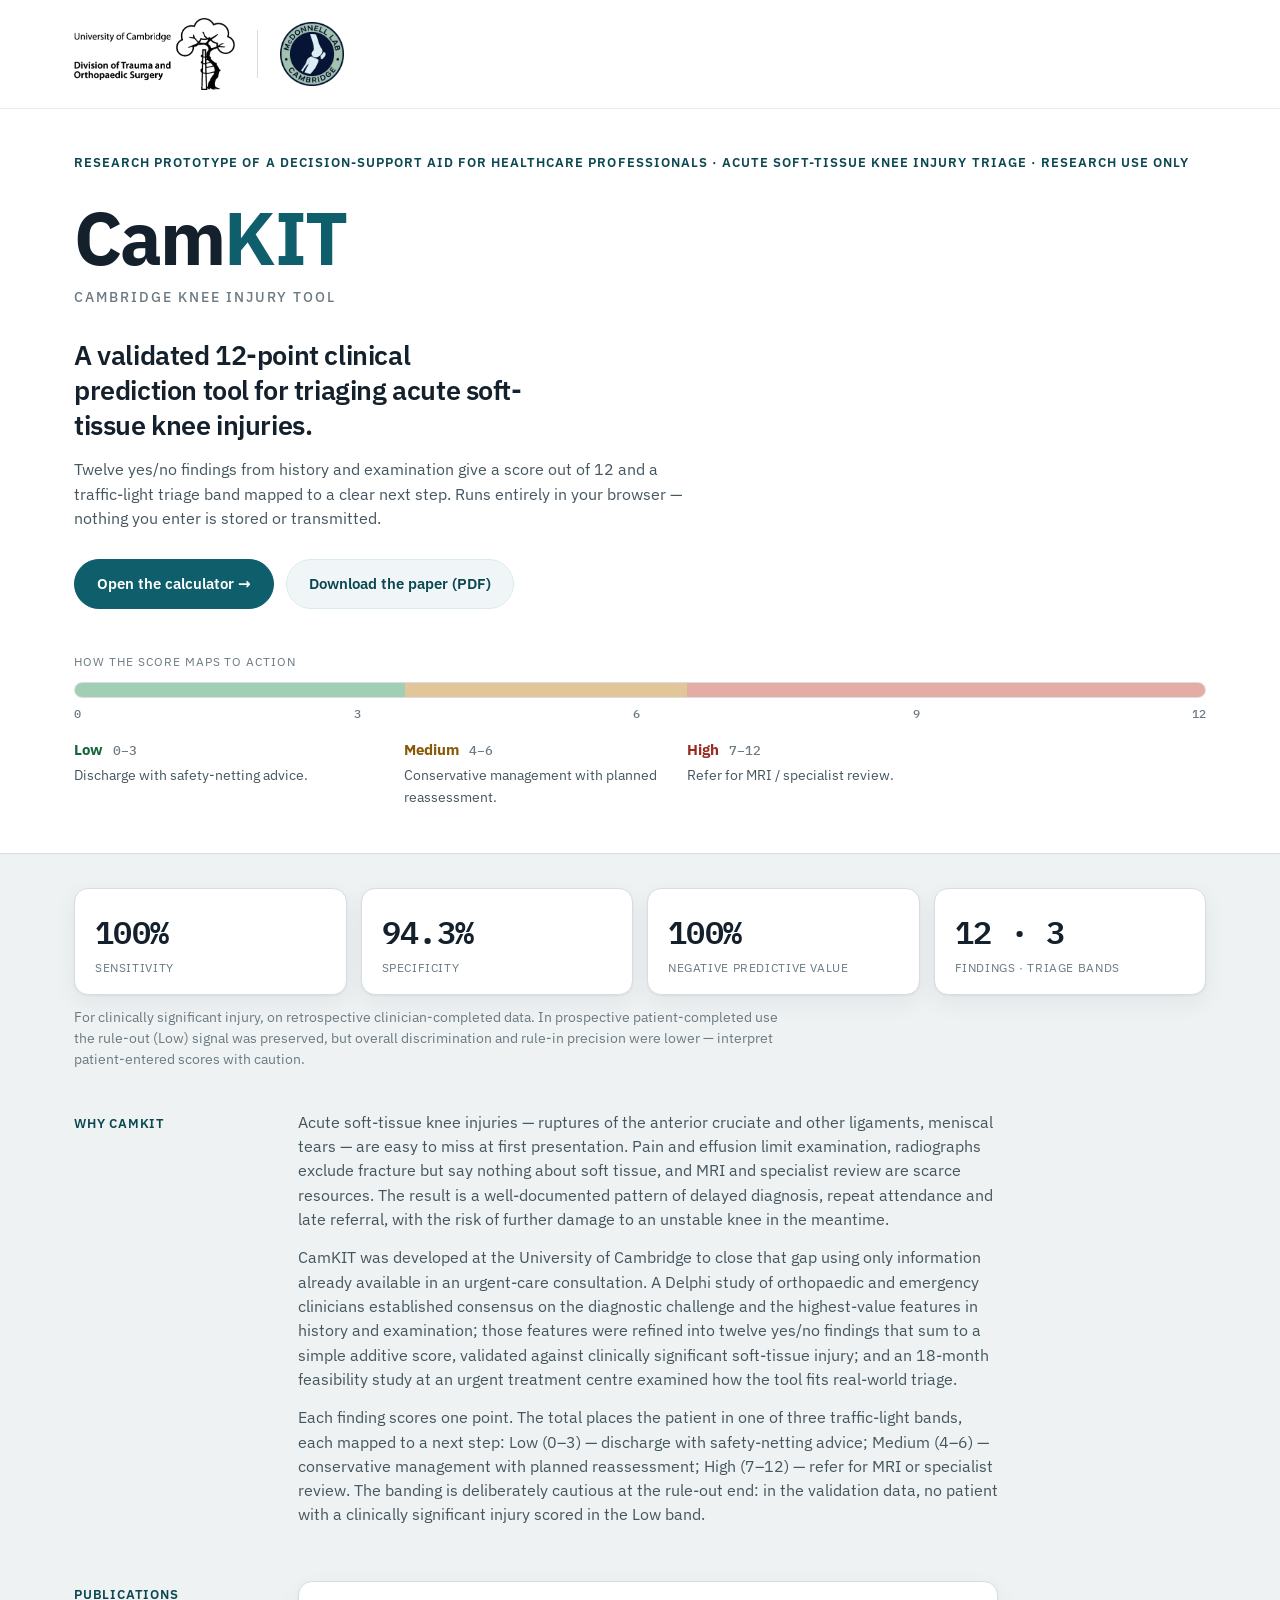
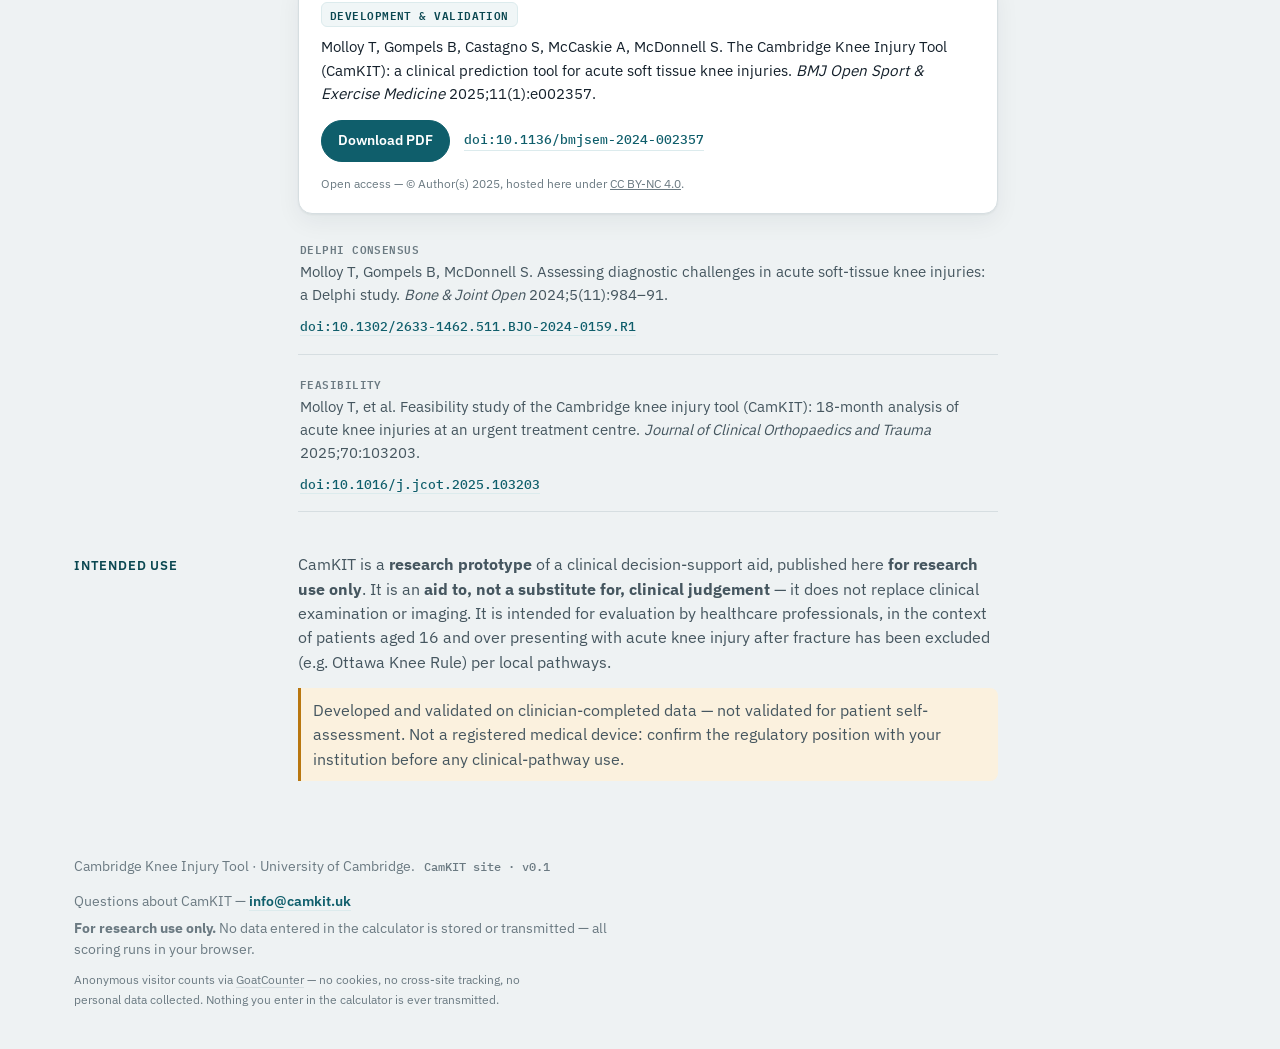
==== public/index.html @ e4fb38a5 "Serve from public/ — allow-list instead of deny-list assets.directory was "./", publishing the whole" ====
<!doctype html>
<html lang="en">
<head>
  <meta charset="utf-8" />
  <meta name="viewport" content="width=device-width, initial-scale=1" />
  <title>CamKIT — Cambridge Knee Injury Tool</title>
  <meta name="description" content="The Cambridge Knee Injury Tool (CamKIT): a research prototype of a 12-point clinical prediction tool that triages acute soft-tissue knee injuries into three traffic-light bands. For research use only. Background, evidence, publications and the online calculator." />
  <meta name="color-scheme" content="light" />

  <!-- IBM Plex is self-hosted under assets/fonts/ and declared in tokens.css.
       No third-party font host, so nothing leaks a visitor's IP and the pages
       render on offline / locked-down hospital networks. -->
  <link rel="preload" href="assets/fonts/ibm-plex-sans-latin.woff2" as="font" type="font/woff2" crossorigin />

  <link rel="stylesheet" href="assets/tokens.css" />
  <link rel="stylesheet" href="assets/landing.css" />
</head>
<body>
  <a class="skip-link" href="#main">Skip to content</a>

  <div class="orgbar">
    <div class="orgbar__inner">
      <img class="orgbar__logo orgbar__logo--cam"
           src="assets/logos/cambridge-surgery.png" width="483" height="216"
           alt="University of Cambridge — Division of Trauma and Orthopaedic Surgery" />
      <span class="orgbar__rule" aria-hidden="true"></span>
      <img class="orgbar__logo orgbar__logo--lab"
           src="assets/logos/mcdonnell-lab.png" width="180" height="180"
           alt="McDonnell Lab, Cambridge" />
    </div>
  </div>

  <header class="hero">
    <div class="hero__inner">
      <p class="hero__eyebrow">Research prototype of a decision-support aid for healthcare professionals · acute soft-tissue knee injury triage · research use only</p>

      <h1 class="hero__title">
        <span class="wordmark"><span class="wordmark__cam">Cam</span><span class="wordmark__kit">KIT</span></span>
        <span class="hero__name">Cambridge Knee Injury Tool</span>
      </h1>

      <p class="hero__headline">A validated 12-point clinical prediction tool for triaging acute soft-tissue knee injuries.</p>
      <p class="hero__support">
        Twelve yes/no findings from history and examination give a score out of 12 and a
        traffic-light triage band mapped to a clear next step. Runs entirely in your browser —
        nothing you enter is stored or transmitted.
      </p>

      <div class="hero__cta">
        <a class="btn btn--primary" href="calculator/"
           data-count="cta-open-calculator" data-count-title="CTA: open the calculator">Open the calculator <span aria-hidden="true">→</span></a>
        <a class="btn btn--secondary" href="assets/papers/molloy-2025-camkit-bmj-osem.pdf" download>Download the paper (PDF)</a>
      </div>

      <figure class="pathway">
        <figcaption class="pathway__caption">How the score maps to action</figcaption>
        <div class="pathway__track" aria-hidden="true">
          <span class="pathway__zone pathway__zone--low"></span>
          <span class="pathway__zone pathway__zone--med"></span>
          <span class="pathway__zone pathway__zone--high"></span>
        </div>
        <div class="pathway__scale" aria-hidden="true">
          <span>0</span><span>3</span><span>6</span><span>9</span><span>12</span>
        </div>
        <dl class="pathway__bands">
          <div class="pathway__band" data-band="low">
            <dt><strong>Low</strong> <span class="pathway__range">0–3</span></dt>
            <dd>Discharge with safety-netting advice.</dd>
          </div>
          <div class="pathway__band" data-band="med">
            <dt><strong>Medium</strong> <span class="pathway__range">4–6</span></dt>
            <dd>Conservative management with planned reassessment.</dd>
          </div>
          <div class="pathway__band" data-band="high">
            <dt><strong>High</strong> <span class="pathway__range">7–12</span></dt>
            <dd>Refer for MRI / specialist review.</dd>
          </div>
        </dl>
      </figure>
    </div>
  </header>

  <main id="main">
    <section class="evidence" aria-labelledby="evidence-heading">
      <h2 id="evidence-heading" class="visually-hidden">Evidence at a glance</h2>
      <ul class="evidence__grid">
        <li class="stat"><span class="stat__value">100%</span><span class="stat__label">sensitivity</span></li>
        <li class="stat"><span class="stat__value">94.3%</span><span class="stat__label">specificity</span></li>
        <li class="stat"><span class="stat__value">100%</span><span class="stat__label">negative predictive value</span></li>
        <li class="stat"><span class="stat__value">12 · 3</span><span class="stat__label">findings · triage bands</span></li>
      </ul>
      <p class="evidence__note">
        For clinically significant injury, on retrospective clinician-completed data. In
        prospective patient-completed use the rule-out (Low) signal was preserved, but overall
        discrimination and rule-in precision were lower — interpret patient-entered scores with
        caution.
      </p>
    </section>

    <section class="section" aria-labelledby="why-heading">
      <h2 id="why-heading" class="section__label">Why CamKIT</h2>
      <div class="section__body">
        <p>
          Acute soft-tissue knee injuries — ruptures of the anterior cruciate and other
          ligaments, meniscal tears — are easy to miss at first presentation. Pain and effusion
          limit examination, radiographs exclude fracture but say nothing about soft tissue,
          and MRI and specialist review are scarce resources. The result is a well-documented
          pattern of delayed diagnosis, repeat attendance and late referral, with the risk of
          further damage to an unstable knee in the meantime.
        </p>
        <p>
          CamKIT was developed at the University of Cambridge to close that gap using only
          information already available in an urgent-care consultation. A Delphi study of
          orthopaedic and emergency clinicians established consensus on the diagnostic
          challenge and the highest-value features in history and examination; those features
          were refined into twelve yes/no findings that sum to a simple additive score,
          validated against clinically significant soft-tissue injury; and an 18-month
          feasibility study at an urgent treatment centre examined how the tool fits real-world
          triage.
        </p>
        <p>
          Each finding scores one point. The total places the patient in one of three
          traffic-light bands, each mapped to a next step: Low (0–3) — discharge with
          safety-netting advice; Medium (4–6) — conservative management with planned
          reassessment; High (7–12) — refer for MRI or specialist review. The banding is
          deliberately cautious at the rule-out end: in the validation data, no patient with a
          clinically significant injury scored in the Low band.
        </p>
      </div>
    </section>

    <section class="section" aria-labelledby="pubs-heading">
      <h2 id="pubs-heading" class="section__label">Publications</h2>
      <div class="section__body">
        <article class="pub pub--featured">
          <p class="pub__tag">Development &amp; validation</p>
          <p class="pub__cite">
            Molloy T, Gompels B, Castagno S, McCaskie A, McDonnell S. The Cambridge Knee Injury
            Tool (CamKIT): a clinical prediction tool for acute soft tissue knee injuries.
            <em>BMJ Open Sport &amp; Exercise Medicine</em> 2025;11(1):e002357.
          </p>
          <div class="pub__actions">
            <a class="btn btn--primary btn--small" href="assets/papers/molloy-2025-camkit-bmj-osem.pdf" download>Download PDF</a>
            <a class="pub__doi" href="https://doi.org/10.1136/bmjsem-2024-002357" target="_blank" rel="noopener noreferrer">doi:10.1136/bmjsem-2024-002357</a>
          </div>
          <p class="pub__licence">
            Open access — © Author(s) 2025, hosted here under
            <a href="https://creativecommons.org/licenses/by-nc/4.0/" target="_blank" rel="noopener noreferrer">CC BY-NC 4.0</a>.
          </p>
        </article>

        <ul class="pub-list">
          <li class="pub">
            <p class="pub__tag">Delphi consensus</p>
            <p class="pub__cite">
              Molloy T, Gompels B, McDonnell S. Assessing diagnostic challenges in acute
              soft-tissue knee injuries: a Delphi study.
              <em>Bone &amp; Joint Open</em> 2024;5(11):984–91.
            </p>
            <a class="pub__doi" href="https://doi.org/10.1302/2633-1462.511.BJO-2024-0159.R1" target="_blank" rel="noopener noreferrer">doi:10.1302/2633-1462.511.BJO-2024-0159.R1</a>
          </li>
          <li class="pub">
            <p class="pub__tag">Feasibility</p>
            <p class="pub__cite">
              Molloy T, et al. Feasibility study of the Cambridge knee injury tool (CamKIT):
              18-month analysis of acute knee injuries at an urgent treatment centre.
              <em>Journal of Clinical Orthopaedics and Trauma</em> 2025;70:103203.
            </p>
            <a class="pub__doi" href="https://doi.org/10.1016/j.jcot.2025.103203" target="_blank" rel="noopener noreferrer">doi:10.1016/j.jcot.2025.103203</a>
          </li>
        </ul>
      </div>
    </section>

    <section class="section" aria-labelledby="use-heading">
      <h2 id="use-heading" class="section__label">Intended use</h2>
      <div class="section__body">
        <p>
          CamKIT is a <strong>research prototype</strong> of a clinical decision-support aid,
          published here <strong>for research use only</strong>. It is an
          <strong>aid to, not a substitute for, clinical judgement</strong> — it does not
          replace clinical examination or imaging. It is intended for evaluation by healthcare
          professionals, in the context of patients aged 16 and over presenting with acute knee
          injury after fracture has been excluded (e.g. Ottawa Knee Rule) per local pathways.
        </p>
        <p class="flag">
          Developed and validated on clinician-completed data — not validated for patient
          self-assessment. Not a registered medical device: confirm the regulatory position
          with your institution before any clinical-pathway use.
        </p>
      </div>
    </section>
  </main>

  <footer class="footer">
    <p>Cambridge Knee Injury Tool · University of Cambridge.
      <span class="footer__ver">CamKIT site · v0.1</span>
    </p>
    <p class="footer__contact">
      Questions about CamKIT — <a href="mailto:info@camkit.uk">info@camkit.uk</a>
    </p>
    <p class="footer__disclaimer">
      <strong>For research use only.</strong> No data entered in the
      calculator is stored or transmitted — all scoring runs in your browser.
    </p>
    <p class="footer__privacy">
      Anonymous visitor counts via
      <a href="https://www.goatcounter.com/" target="_blank" rel="noopener noreferrer">GoatCounter</a>
      — no cookies, no cross-site tracking, no personal data collected. Nothing you enter in
      the calculator is ever transmitted.
    </p>
  </footer>

  <!-- Privacy-preserving usage counts. Remove these two tags and assets/analytics.js
       to disable analytics entirely — the site works unchanged without them. -->
  <script data-goatcounter="https://camkit.goatcounter.com/count"
          async src="https://gc.zgo.at/count.js"></script>
  <script src="assets/analytics.js" defer></script>
</body>
</html>
---- public/assets/tokens.css ----
/* ============================================================
   CamKIT design tokens — shared by every page.
   Palette is intentionally narrow. Green/amber/red are RESERVED
   for triage semantics only; the brand accent is petrol teal so
   that semantic colour always means "triage band", never decoration.
   Load this file BEFORE the page stylesheet.
   ============================================================ */

/* ---------- Self-hosted IBM Plex ----------
   Served from assets/fonts/ rather than Google Fonts: fonts.gstatic.com
   would receive every visitor's IP address, which contradicts the privacy
   claim in the page footers, and third-party font hosts are blocked on many
   hospital networks. Descriptors mirror what Google Fonts generated, so
   rendering is unchanged. Sans ships one file per subset covering all four
   weights; Mono ships one per weight.

   IBM Plex is SIL OFL 1.1 — assets/fonts/OFL.txt must ship with the files.

   TO REGENERATE (e.g. to add a weight), fetch the stylesheet Google would
   have served, with a browser User-Agent so it returns woff2:

     curl -A "Mozilla/5.0 (X11; Linux x86_64) Chrome/120.0" \
       "https://fonts.googleapis.com/css2?family=IBM+Plex+Mono:wght@500;600\
&family=IBM+Plex+Sans:wght@400;500;600;700&display=swap"

   Save the `latin` and `latin-ext` woff2 files into assets/fonts/ and copy
   the @font-face blocks below, rewriting each url() to fonts/<file>.woff2.
   De-duplicate first: Google serves ONE file for several weights, so several
   blocks legitimately point at the same filename.
   ============================================================ */

@font-face {
  font-family: 'IBM Plex Mono';
  font-style: normal;
  font-weight: 500;
  font-display: swap;
  src: url('fonts/ibm-plex-mono-500-latin.woff2') format('woff2');
  unicode-range: U+0000-00FF, U+0131, U+0152-0153, U+02BB-02BC, U+02C6, U+02DA, U+02DC, U+0304, U+0308, U+0329, U+2000-206F, U+20AC, U+2122, U+2191, U+2193, U+2212, U+2215, U+FEFF, U+FFFD;
}
@font-face {
  font-family: 'IBM Plex Mono';
  font-style: normal;
  font-weight: 500;
  font-display: swap;
  src: url('fonts/ibm-plex-mono-500-latin-ext.woff2') format('woff2');
  unicode-range: U+0100-02BA, U+02BD-02C5, U+02C7-02CC, U+02CE-02D7, U+02DD-02FF, U+0304, U+0308, U+0329, U+1D00-1DBF, U+1E00-1E9F, U+1EF2-1EFF, U+2020, U+20A0-20AB, U+20AD-20C0, U+2113, U+2C60-2C7F, U+A720-A7FF;
}
@font-face {
  font-family: 'IBM Plex Mono';
  font-style: normal;
  font-weight: 600;
  font-display: swap;
  src: url('fonts/ibm-plex-mono-600-latin.woff2') format('woff2');
  unicode-range: U+0000-00FF, U+0131, U+0152-0153, U+02BB-02BC, U+02C6, U+02DA, U+02DC, U+0304, U+0308, U+0329, U+2000-206F, U+20AC, U+2122, U+2191, U+2193, U+2212, U+2215, U+FEFF, U+FFFD;
}
@font-face {
  font-family: 'IBM Plex Mono';
  font-style: normal;
  font-weight: 600;
  font-display: swap;
  src: url('fonts/ibm-plex-mono-600-latin-ext.woff2') format('woff2');
  unicode-range: U+0100-02BA, U+02BD-02C5, U+02C7-02CC, U+02CE-02D7, U+02DD-02FF, U+0304, U+0308, U+0329, U+1D00-1DBF, U+1E00-1E9F, U+1EF2-1EFF, U+2020, U+20A0-20AB, U+20AD-20C0, U+2113, U+2C60-2C7F, U+A720-A7FF;
}
@font-face {
  font-family: 'IBM Plex Sans';
  font-style: normal;
  font-weight: 400;
  font-display: swap;
  src: url('fonts/ibm-plex-sans-latin.woff2') format('woff2');
  unicode-range: U+0000-00FF, U+0131, U+0152-0153, U+02BB-02BC, U+02C6, U+02DA, U+02DC, U+0304, U+0308, U+0329, U+2000-206F, U+20AC, U+2122, U+2191, U+2193, U+2212, U+2215, U+FEFF, U+FFFD;
}
@font-face {
  font-family: 'IBM Plex Sans';
  font-style: normal;
  font-weight: 400;
  font-display: swap;
  src: url('fonts/ibm-plex-sans-latin-ext.woff2') format('woff2');
  unicode-range: U+0100-02BA, U+02BD-02C5, U+02C7-02CC, U+02CE-02D7, U+02DD-02FF, U+0304, U+0308, U+0329, U+1D00-1DBF, U+1E00-1E9F, U+1EF2-1EFF, U+2020, U+20A0-20AB, U+20AD-20C0, U+2113, U+2C60-2C7F, U+A720-A7FF;
}
@font-face {
  font-family: 'IBM Plex Sans';
  font-style: normal;
  font-weight: 500;
  font-display: swap;
  src: url('fonts/ibm-plex-sans-latin.woff2') format('woff2');
  unicode-range: U+0000-00FF, U+0131, U+0152-0153, U+02BB-02BC, U+02C6, U+02DA, U+02DC, U+0304, U+0308, U+0329, U+2000-206F, U+20AC, U+2122, U+2191, U+2193, U+2212, U+2215, U+FEFF, U+FFFD;
}
@font-face {
  font-family: 'IBM Plex Sans';
  font-style: normal;
  font-weight: 500;
  font-display: swap;
  src: url('fonts/ibm-plex-sans-latin-ext.woff2') format('woff2');
  unicode-range: U+0100-02BA, U+02BD-02C5, U+02C7-02CC, U+02CE-02D7, U+02DD-02FF, U+0304, U+0308, U+0329, U+1D00-1DBF, U+1E00-1E9F, U+1EF2-1EFF, U+2020, U+20A0-20AB, U+20AD-20C0, U+2113, U+2C60-2C7F, U+A720-A7FF;
}
@font-face {
  font-family: 'IBM Plex Sans';
  font-style: normal;
  font-weight: 600;
  font-display: swap;
  src: url('fonts/ibm-plex-sans-latin.woff2') format('woff2');
  unicode-range: U+0000-00FF, U+0131, U+0152-0153, U+02BB-02BC, U+02C6, U+02DA, U+02DC, U+0304, U+0308, U+0329, U+2000-206F, U+20AC, U+2122, U+2191, U+2193, U+2212, U+2215, U+FEFF, U+FFFD;
}
@font-face {
  font-family: 'IBM Plex Sans';
  font-style: normal;
  font-weight: 600;
  font-display: swap;
  src: url('fonts/ibm-plex-sans-latin-ext.woff2') format('woff2');
  unicode-range: U+0100-02BA, U+02BD-02C5, U+02C7-02CC, U+02CE-02D7, U+02DD-02FF, U+0304, U+0308, U+0329, U+1D00-1DBF, U+1E00-1E9F, U+1EF2-1EFF, U+2020, U+20A0-20AB, U+20AD-20C0, U+2113, U+2C60-2C7F, U+A720-A7FF;
}
@font-face {
  font-family: 'IBM Plex Sans';
  font-style: normal;
  font-weight: 700;
  font-display: swap;
  src: url('fonts/ibm-plex-sans-latin.woff2') format('woff2');
  unicode-range: U+0000-00FF, U+0131, U+0152-0153, U+02BB-02BC, U+02C6, U+02DA, U+02DC, U+0304, U+0308, U+0329, U+2000-206F, U+20AC, U+2122, U+2191, U+2193, U+2212, U+2215, U+FEFF, U+FFFD;
}
@font-face {
  font-family: 'IBM Plex Sans';
  font-style: normal;
  font-weight: 700;
  font-display: swap;
  src: url('fonts/ibm-plex-sans-latin-ext.woff2') format('woff2');
  unicode-range: U+0100-02BA, U+02BD-02C5, U+02C7-02CC, U+02CE-02D7, U+02DD-02FF, U+0304, U+0308, U+0329, U+1D00-1DBF, U+1E00-1E9F, U+1EF2-1EFF, U+2020, U+20A0-20AB, U+20AD-20C0, U+2113, U+2C60-2C7F, U+A720-A7FF;
}

:root {
  /* Ink & surface */
  --ink:        #14202b;
  --ink-soft:   #45565f;
  --muted:      #6b7a82;
  --surface:    #eef2f3;
  --paper:      #ffffff;
  --line:       #d6dee1;
  --line-soft:  #e6ecee;

  /* Brand — deep petrol teal (a deeper cousin of Cambridge blue) */
  --brand:      #0f5e6b;
  --brand-ink:  #0a4751;
  --brand-soft: #dcebed;
  --brand-tint: #f0f6f7;

  /* Reserved triage semantics */
  --low:        #1f8a4c;
  --low-bg:     #e7f4ec;
  --med:        #b9770f;
  --med-bg:     #fbf1de;
  --high:       #c0392b;
  --high-bg:    #fbe9e7;

  --radius:     14px;
  --radius-sm:  9px;
  --shadow:     0 1px 2px rgba(20, 32, 43, .05), 0 8px 24px rgba(20, 32, 43, .06);
  --ring:       0 0 0 3px rgba(15, 94, 107, .35);

  --font-sans:  "IBM Plex Sans", system-ui, -apple-system, Segoe UI, Roboto, sans-serif;
  --font-mono:  "IBM Plex Mono", ui-monospace, SFMono-Regular, Menlo, monospace;

  --maxw: 1180px;
}
---- public/assets/landing.css ----
/* ============================================================
   CamKIT landing page — editorial layer over the instrument.
   Depends on assets/tokens.css (load that first).
   Traffic-light colours appear ONLY in the triage pathway and
   the caution flag, where they carry their clinical meaning.
   ============================================================ */

* { box-sizing: border-box; }

html { scroll-behavior: smooth; }

body {
  margin: 0;
  font-family: var(--font-sans);
  color: var(--ink);
  background: var(--surface);
  line-height: 1.55;
  -webkit-font-smoothing: antialiased;
  text-rendering: optimizeLegibility;
}

/* ---------- Accessibility helpers ---------- */
.visually-hidden {
  position: absolute !important;
  width: 1px; height: 1px;
  padding: 0; margin: -1px;
  overflow: hidden; clip: rect(0 0 0 0);
  white-space: nowrap; border: 0;
}

.skip-link {
  position: absolute;
  left: 12px; top: -48px;
  background: var(--brand);
  color: #fff;
  padding: 10px 16px;
  border-radius: var(--radius-sm);
  z-index: 50;
  transition: top .18s ease;
  text-decoration: none;
}
.skip-link:focus { top: 12px; }

:focus-visible {
  outline: none;
  box-shadow: var(--ring);
  border-radius: 8px;
}

/* ---------- Institutional identity strip ----------
   Provenance, not navigation: the marks are unlinked. The inner column
   reuses --maxw and the 24px gutter so the logos align with the wordmark
   below rather than looking bolted on. --line-soft (lighter than the hero's
   --line) subdivides the white block instead of cutting a section break.
   Duplicated in styles.css — keep the two in step. */
.orgbar {
  background: var(--paper);
  border-bottom: 1px solid var(--line-soft);
}
.orgbar__inner {
  max-width: var(--maxw);
  margin: 0 auto;
  padding: 18px 24px;
  display: flex;
  align-items: center;
  gap: 22px;
}
/* Heights differ because a circular mark reads optically heavier than a
   wordmark at the same height. 72px is the floor at which the Cambridge
   lock-up's second line stays legible (its cap height is 10% of the mark). */
.orgbar__logo { display: block; width: auto; }
.orgbar__logo--cam { height: 72px; }
.orgbar__logo--lab { height: 64px; }
.orgbar__rule {
  align-self: center;
  width: 1px;
  height: 48px;
  background: var(--line);
}

/* ---------- Hero ---------- */
.hero {
  background: var(--paper);
  border-bottom: 1px solid var(--line);
}
.hero__inner {
  max-width: var(--maxw);
  margin: 0 auto;
  padding: 44px 24px 44px;
}
.hero__eyebrow {
  margin: 0 0 28px;
  font-size: .8rem;
  font-weight: 600;
  letter-spacing: .08em;
  text-transform: uppercase;
  color: var(--brand-ink);
}
.hero__title { margin: 0; }
.wordmark {
  display: block;
  font-weight: 700;
  letter-spacing: -0.025em;
  font-size: clamp(2.8rem, 1.8rem + 4vw, 4.6rem);
  line-height: 1;
}
.wordmark__cam { color: var(--ink); }
.wordmark__kit { color: var(--brand); }
.hero__name {
  display: block;
  margin-top: 12px;
  font-size: .9rem;
  font-weight: 500;
  letter-spacing: .14em;
  text-transform: uppercase;
  color: var(--muted);
}
.hero__headline {
  margin: 28px 0 0;
  font-size: clamp(1.25rem, 1rem + 1.2vw, 1.7rem);
  font-weight: 600;
  letter-spacing: -0.015em;
  line-height: 1.3;
  max-width: 28ch;
}
.hero__support {
  margin: 14px 0 0;
  color: var(--ink-soft);
  max-width: 62ch;
}

.hero__cta {
  display: flex;
  flex-wrap: wrap;
  gap: 12px;
  margin: 28px 0 0;
}
.btn {
  display: inline-block;
  font-family: var(--font-sans);
  font-size: .95rem;
  font-weight: 600;
  border-radius: 999px;
  padding: 12px 22px;
  text-decoration: none;
  transition: background .15s ease;
}
.btn--primary {
  color: #fff;
  background: var(--brand);
  border: 1px solid var(--brand);
}
.btn--primary:hover { background: var(--brand-ink); }
.btn--secondary {
  color: var(--brand-ink);
  background: var(--brand-tint);
  border: 1px solid var(--brand-soft);
}
.btn--secondary:hover { background: var(--brand-soft); }
.btn--small { font-size: .88rem; padding: 9px 16px; }

/* ---------- Triage pathway (signature) ----------
   Same geometry as the calculator's gauge: zone widths are
   3.5/12, 3/12 and 5.5/12 (band boundaries at 3.5 and 6.5). */
.pathway { margin: 44px 0 0; }
.pathway__caption {
  margin: 0 0 10px;
  font-size: .76rem;
  letter-spacing: .08em;
  text-transform: uppercase;
  color: var(--muted);
}
.pathway__track {
  position: relative;
  display: flex;
  height: 16px;
  border-radius: 999px;
  overflow: hidden;
  border: 1px solid var(--line);
}
.pathway__zone { display: block; height: 100%; opacity: .42; }
.pathway__zone--low  { width: 29.17%; background: var(--low); }
.pathway__zone--med  { width: 25%;    background: var(--med); }
.pathway__zone--high { width: 45.83%; background: var(--high); }
.pathway__scale {
  display: flex;
  justify-content: space-between;
  font-family: var(--font-mono);
  font-size: .72rem;
  color: var(--muted);
  margin-top: 7px;
}
.pathway__bands {
  display: grid;
  grid-template-columns: 29.17% 25% 45.83%;
  margin: 16px 0 0;
}
.pathway__band { padding: 0 18px 0 0; }
.pathway__band dt { font-size: .95rem; }
.pathway__band dd {
  margin: 3px 0 0;
  font-size: .88rem;
  color: var(--ink-soft);
  max-width: 34ch;
}
.pathway__range {
  font-family: var(--font-mono);
  font-size: .8rem;
  color: var(--muted);
  margin-left: 6px;
}
.pathway__band[data-band="low"]  dt strong { color: #15663a; }
.pathway__band[data-band="med"]  dt strong { color: #8a5908; }
.pathway__band[data-band="high"] dt strong { color: #9a2b20; }

/* ---------- Evidence strip ---------- */
.evidence {
  max-width: var(--maxw);
  margin: 0 auto;
  padding: 34px 24px 0;
}
.evidence__grid {
  list-style: none;
  margin: 0;
  padding: 0;
  display: grid;
  grid-template-columns: repeat(auto-fit, minmax(160px, 1fr));
  gap: 14px;
}
.stat {
  background: var(--paper);
  border: 1px solid var(--line);
  border-radius: var(--radius);
  box-shadow: var(--shadow);
  padding: 18px 20px 16px;
}
.stat__value {
  display: block;
  font-family: var(--font-mono);
  font-size: 2rem;
  font-weight: 600;
  letter-spacing: -0.02em;
  font-variant-numeric: tabular-nums;
  color: var(--ink);
}
.stat__label {
  display: block;
  margin-top: 2px;
  font-size: .78rem;
  letter-spacing: .05em;
  text-transform: uppercase;
  color: var(--muted);
}
.evidence__note {
  margin: 12px 0 0;
  font-size: .85rem;
  color: var(--muted);
  max-width: 88ch;
}

/* ---------- Labelled sections ---------- */
.section {
  max-width: var(--maxw);
  margin: 0 auto;
  padding: 40px 24px 0;
  display: grid;
  grid-template-columns: 200px minmax(0, 1fr);
  gap: 24px;
  align-items: start;
}
.section__label {
  margin: 4px 0 0;
  font-size: .82rem;
  font-weight: 600;
  letter-spacing: .06em;
  text-transform: uppercase;
  color: var(--brand-ink);
}
.section__body { max-width: 70ch; }
.section__body > p {
  margin: 0 0 14px;
  font-size: .98rem;
  color: var(--ink-soft);
}

/* ---------- Publications ---------- */
.pub--featured {
  background: var(--paper);
  border: 1px solid var(--line);
  border-radius: var(--radius);
  box-shadow: var(--shadow);
  padding: 20px 22px;
}
.pub__tag {
  display: inline-block;
  margin: 0 0 8px;
  font-family: var(--font-mono);
  font-size: .7rem;
  font-weight: 600;
  letter-spacing: .04em;
  text-transform: uppercase;
  color: var(--brand-ink);
  background: var(--brand-tint);
  border: 1px solid var(--brand-soft);
  border-radius: 6px;
  padding: 3px 8px;
}
.pub__cite { margin: 0; font-size: .95rem; color: var(--ink); }
.pub__actions {
  display: flex;
  flex-wrap: wrap;
  align-items: center;
  gap: 14px;
  margin: 14px 0 0;
}
.pub__doi {
  font-family: var(--font-mono);
  font-size: .8rem;
  color: var(--brand);
  text-decoration: none;
  border-bottom: 1px solid var(--brand-soft);
  word-break: break-word;
}
.pub__doi:hover { border-bottom-color: var(--brand); }
.pub__licence { margin: 12px 0 0; font-size: .78rem; color: var(--muted); }
.pub__licence a { color: var(--muted); }

.pub-list { list-style: none; margin: 6px 0 0; padding: 0; }
.pub-list .pub {
  padding: 16px 2px;
  border-bottom: 1px solid var(--line);
}
.pub-list .pub__tag {
  background: transparent;
  border: none;
  padding: 0;
  color: var(--muted);
  margin: 0 0 4px;
}
.pub-list .pub__cite { font-size: .92rem; color: var(--ink-soft); margin: 0 0 6px; }

/* ---------- Intended-use caution flag ---------- */
.flag {
  font-size: .9rem;
  color: var(--ink-soft);
  background: var(--med-bg);
  border-left: 3px solid var(--med);
  padding: 10px 12px;
  border-radius: 0 8px 8px 0;
}

/* ---------- Footer ---------- */
.footer {
  max-width: var(--maxw);
  margin: 8px auto 0;
  padding: 40px 24px 40px;
  color: var(--muted);
  font-size: .85rem;
}
.footer__ver { font-family: var(--font-mono); font-size: .76rem; margin-left: 6px; }
.footer__contact { margin: 6px 0 0; }
.footer__contact a {
  color: var(--brand);
  font-weight: 600;
  text-decoration: none;
  border-bottom: 1px solid var(--brand-soft);
}
.footer__contact a:hover { border-bottom-color: var(--brand); }
.footer__disclaimer { margin: 6px 0 0; max-width: 70ch; }
.footer__privacy {
  margin: 10px 0 0;
  max-width: 70ch;
  font-size: .78rem;
  color: var(--muted);
}
.footer__privacy a {
  color: inherit;
  text-decoration: none;
  border-bottom: 1px solid var(--line);
}
.footer__privacy a:hover { border-bottom-color: var(--brand); }

/* ---------- Responsive ---------- */
@media (max-width: 720px) {
  .orgbar__inner { padding: 14px 24px; gap: 16px; }
  .orgbar__logo--cam { height: 62px; }
  .orgbar__logo--lab { height: 55px; }
  .orgbar__rule { height: 40px; }
  .hero__inner { padding: 32px 24px 36px; }
  .pathway__bands { grid-template-columns: 1fr; gap: 12px; }
  .pathway__band { padding: 0 0 0 12px; }
  .pathway__band[data-band="low"]  { border-left: 3px solid var(--low); }
  .pathway__band[data-band="med"]  { border-left: 3px solid var(--med); }
  .pathway__band[data-band="high"] { border-left: 3px solid var(--high); }
  .section { grid-template-columns: 1fr; gap: 10px; }
}

@media (prefers-reduced-motion: reduce) {
  * { scroll-behavior: auto !important; }
  .skip-link, .btn { transition: none !important; }
}
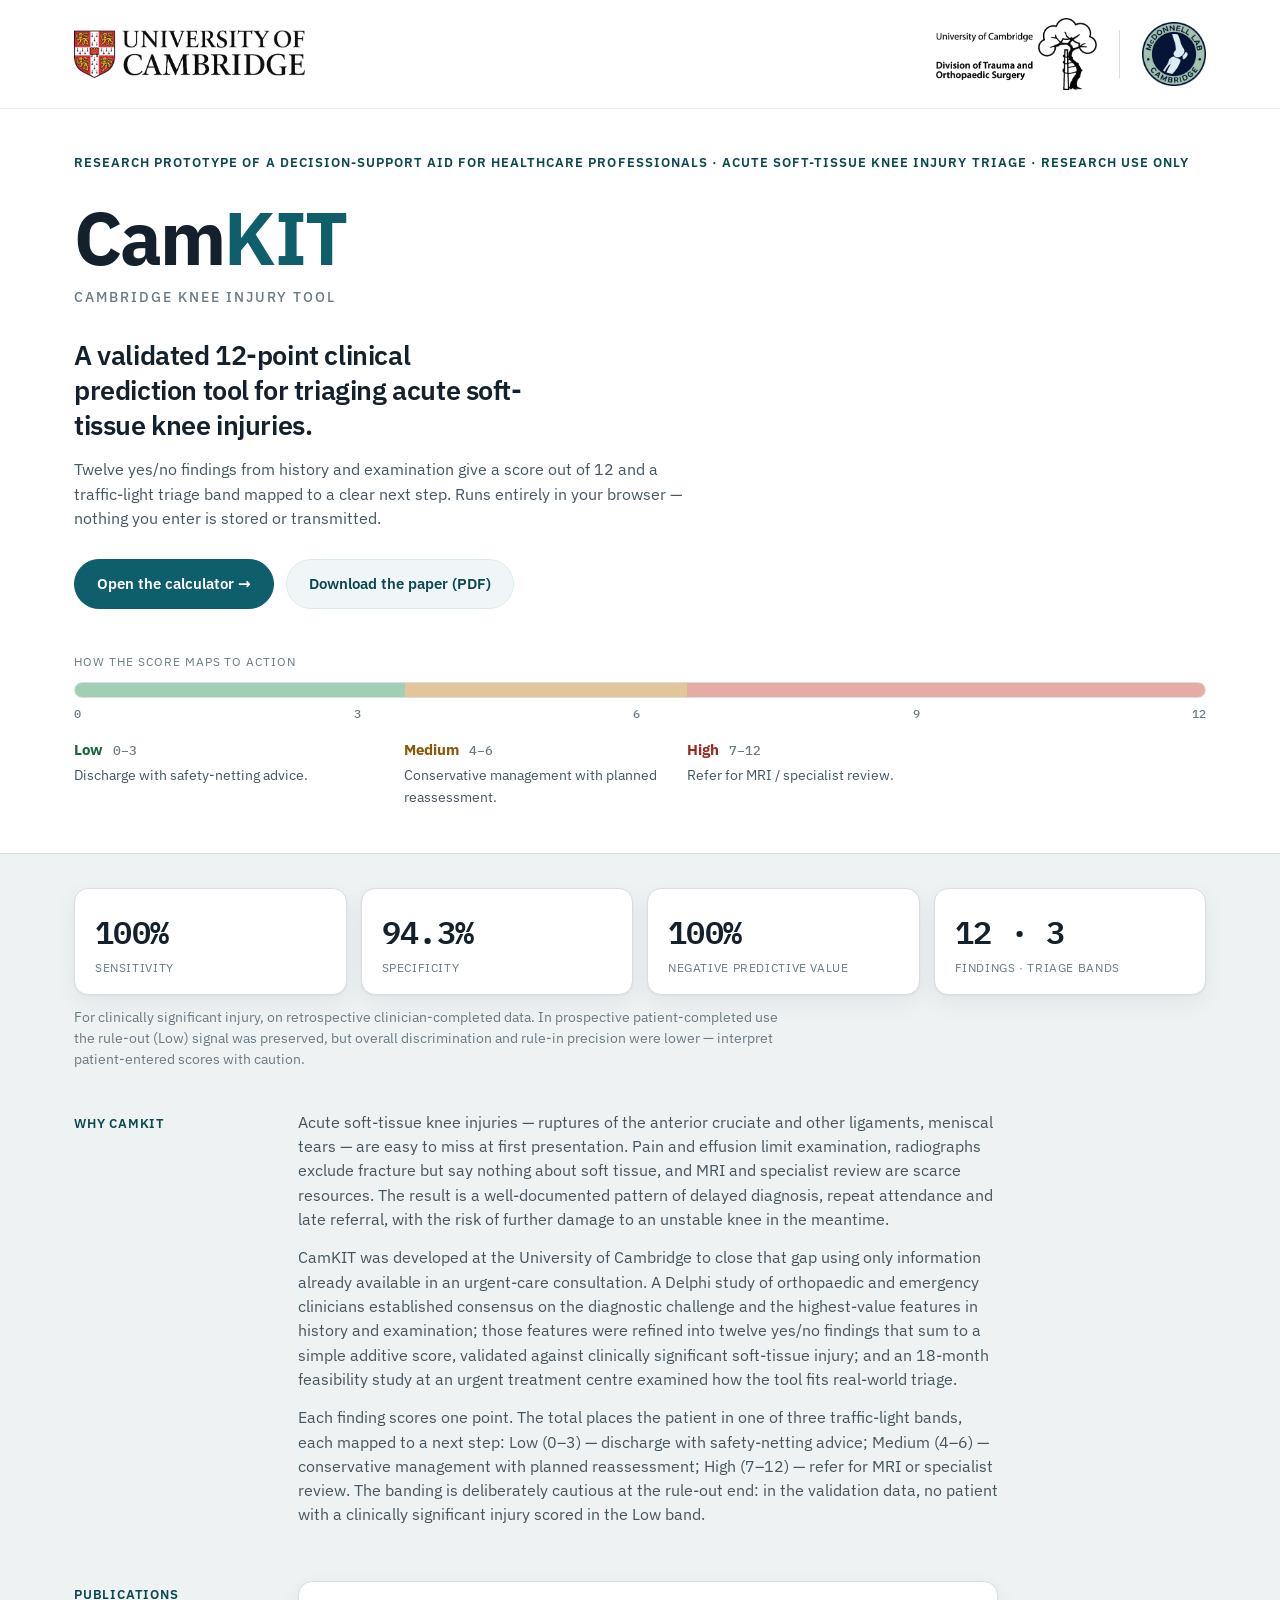
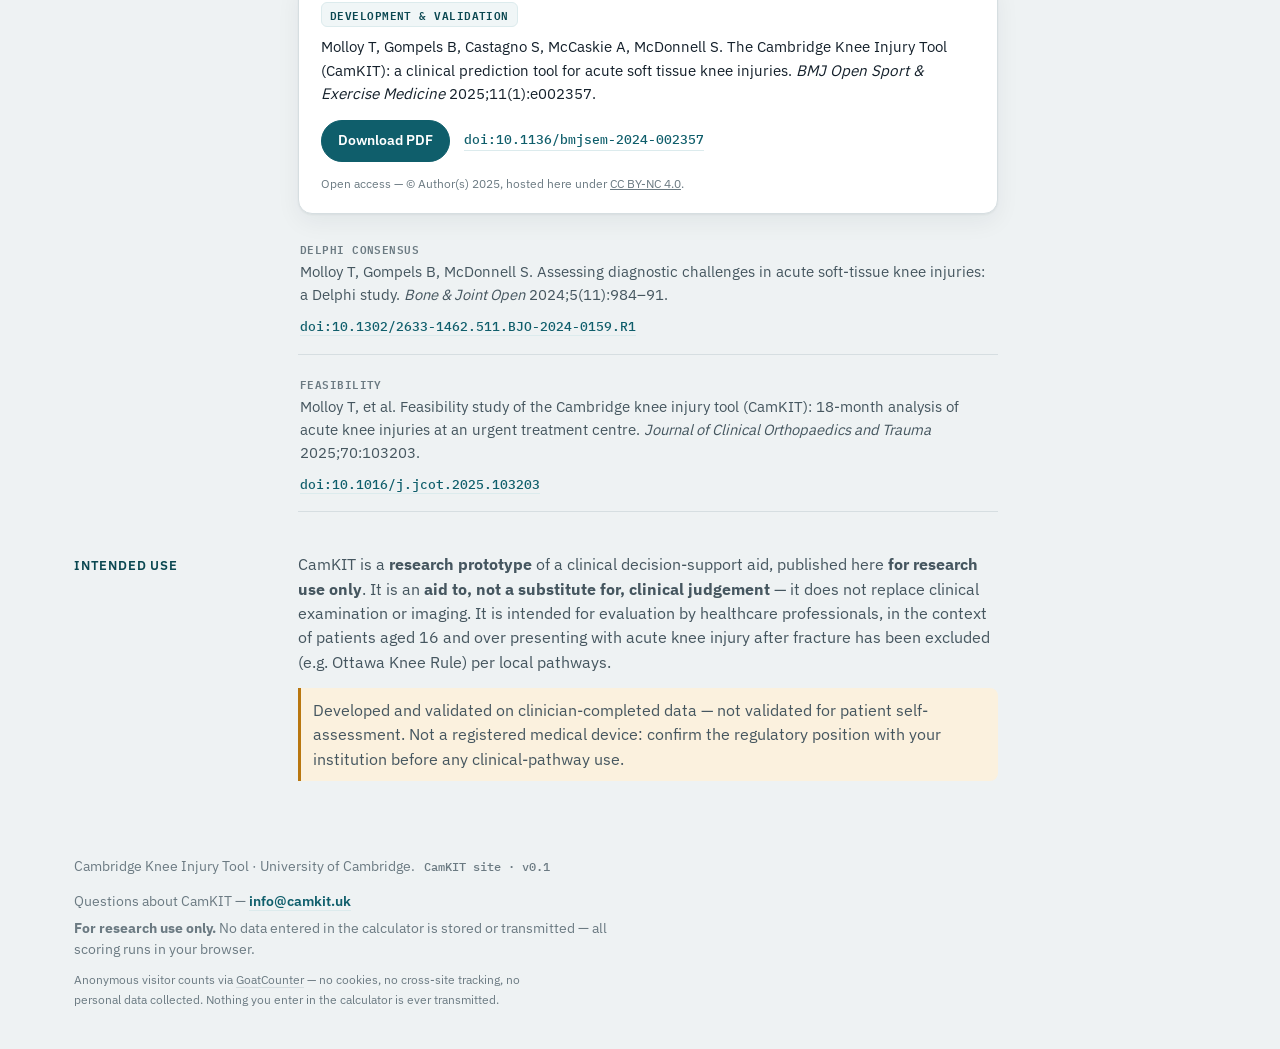
==== commit d6480104: "Identity strip: University lock-up left, local marks right Adds the University of Cambridge lock-up " ====
--- a/public/index.html
+++ b/public/index.html
@@ -7,6 +7,12 @@
   <meta name="description" content="The Cambridge Knee Injury Tool (CamKIT): a research prototype of a 12-point clinical prediction tool that triages acute soft-tissue knee injuries into three traffic-light bands. For research use only. Background, evidence, publications and the online calculator." />
   <meta name="color-scheme" content="light" />
 
+  <!-- The site answers on both camkit.uk and www.camkit.uk (two Custom Domains
+       on the same Worker), so without this every page exists at two indexable
+       addresses and a citation could reasonably point at either. The apex is
+       the address we publish. Update this if the site ever moves. -->
+  <link rel="canonical" href="https://camkit.uk/" />
+
   <!-- IBM Plex is self-hosted under assets/fonts/ and declared in tokens.css.
        No third-party font host, so nothing leaks a visitor's IP and the pages
        render on offline / locked-down hospital networks. -->
@@ -18,15 +24,26 @@
 <body>
   <a class="skip-link" href="#main">Skip to content</a>
 
+  <!-- The University lock-up sits alone on the left and the two local marks are
+       held together on the right by .orgbar__group — that wrapper exists only so
+       the pair travels as one unit under space-between, and so they stay next to
+       their shared rule when the strip wraps on a narrow screen. This block is
+       repeated verbatim in calculator/index.html and 404.html; only the src
+       prefix differs (../assets/ and /assets/ respectively). -->
   <div class="orgbar">
     <div class="orgbar__inner">
-      <img class="orgbar__logo orgbar__logo--cam"
-           src="assets/logos/cambridge-surgery.png" width="483" height="216"
-           alt="University of Cambridge — Division of Trauma and Orthopaedic Surgery" />
-      <span class="orgbar__rule" aria-hidden="true"></span>
-      <img class="orgbar__logo orgbar__logo--lab"
-           src="assets/logos/mcdonnell-lab.png" width="180" height="180"
-           alt="McDonnell Lab, Cambridge" />
+      <img class="orgbar__logo orgbar__logo--uni"
+           src="assets/logos/cambridge-university.png" width="693" height="144"
+           alt="University of Cambridge" />
+      <div class="orgbar__group">
+        <img class="orgbar__logo orgbar__logo--surgery"
+             src="assets/logos/cambridge-surgery.png" width="483" height="216"
+             alt="University of Cambridge — Division of Trauma and Orthopaedic Surgery" />
+        <span class="orgbar__rule" aria-hidden="true"></span>
+        <img class="orgbar__logo orgbar__logo--lab"
+             src="assets/logos/mcdonnell-lab.png" width="180" height="180"
+             alt="McDonnell Lab, Cambridge" />
+      </div>
     </div>
   </div>
 
--- a/public/assets/landing.css
+++ b/public/assets/landing.css
@@ -57,20 +57,44 @@
   background: var(--paper);
   border-bottom: 1px solid var(--line-soft);
 }
+/* The University lock-up sits left, the two local marks right, with the gap
+   between them doing the separating — space-between rather than a spacer div.
+   flex-wrap earns its place below ~485px, where the two groups stop fitting on
+   one line (measured: they need 436px of content box, and 485 - 48px of gutter
+   is where that runs out). They stack instead of overflowing, and because
+   space-between leaves a lone item on a line at flex-start, both rows come out
+   flush to the 24px gutter with no extra rule needed. Verified down to 320px.
+   The 14px row gap therefore only ever applies once wrapped. */
 .orgbar__inner {
   max-width: var(--maxw);
   margin: 0 auto;
   padding: 18px 24px;
   display: flex;
   align-items: center;
+  justify-content: space-between;
+  flex-wrap: wrap;
+  gap: 14px 22px;
+}
+/* Exists only to keep the Division mark, its rule and the lab badge together as
+   one unit. Without it, space-between would spread all three evenly across the
+   full width and strand the rule in open space. */
+.orgbar__group {
+  display: flex;
+  align-items: center;
   gap: 22px;
 }
-/* Heights differ because a circular mark reads optically heavier than a
-   wordmark at the same height. 72px is the floor at which the Cambridge
-   lock-up's second line stays legible (its cap height is 10% of the mark). */
+/* Three heights, all deliberate. 72px is the floor at which the Division
+   lock-up's second line stays legible (its cap height is 10% of the mark); the
+   lab badge is cut to 64px because a circular mark reads optically heavier than
+   a wordmark at the same height. The University lock-up is shorter still at
+   48px but 231px wide, which puts it at near-identical visual area to the 72px
+   Division mark — so neither end of the strip outweighs the other, while its
+   own text still reads larger than the sub-brands', as the hierarchy wants.
+   Change any of these and change the matching value in the 720px block below. */
 .orgbar__logo { display: block; width: auto; }
-.orgbar__logo--cam { height: 72px; }
-.orgbar__logo--lab { height: 64px; }
+.orgbar__logo--uni     { height: 48px; }
+.orgbar__logo--surgery { height: 72px; }
+.orgbar__logo--lab     { height: 64px; }
 .orgbar__rule {
   align-self: center;
   width: 1px;
@@ -382,9 +406,11 @@
 
 /* ---------- Responsive ---------- */
 @media (max-width: 720px) {
-  .orgbar__inner { padding: 14px 24px; gap: 16px; }
-  .orgbar__logo--cam { height: 62px; }
-  .orgbar__logo--lab { height: 55px; }
+  .orgbar__inner { padding: 14px 24px; gap: 12px 16px; }
+  .orgbar__group { gap: 16px; }
+  .orgbar__logo--uni     { height: 40px; }
+  .orgbar__logo--surgery { height: 62px; }
+  .orgbar__logo--lab     { height: 55px; }
   .orgbar__rule { height: 40px; }
   .hero__inner { padding: 32px 24px 36px; }
   .pathway__bands { grid-template-columns: 1fr; gap: 12px; }
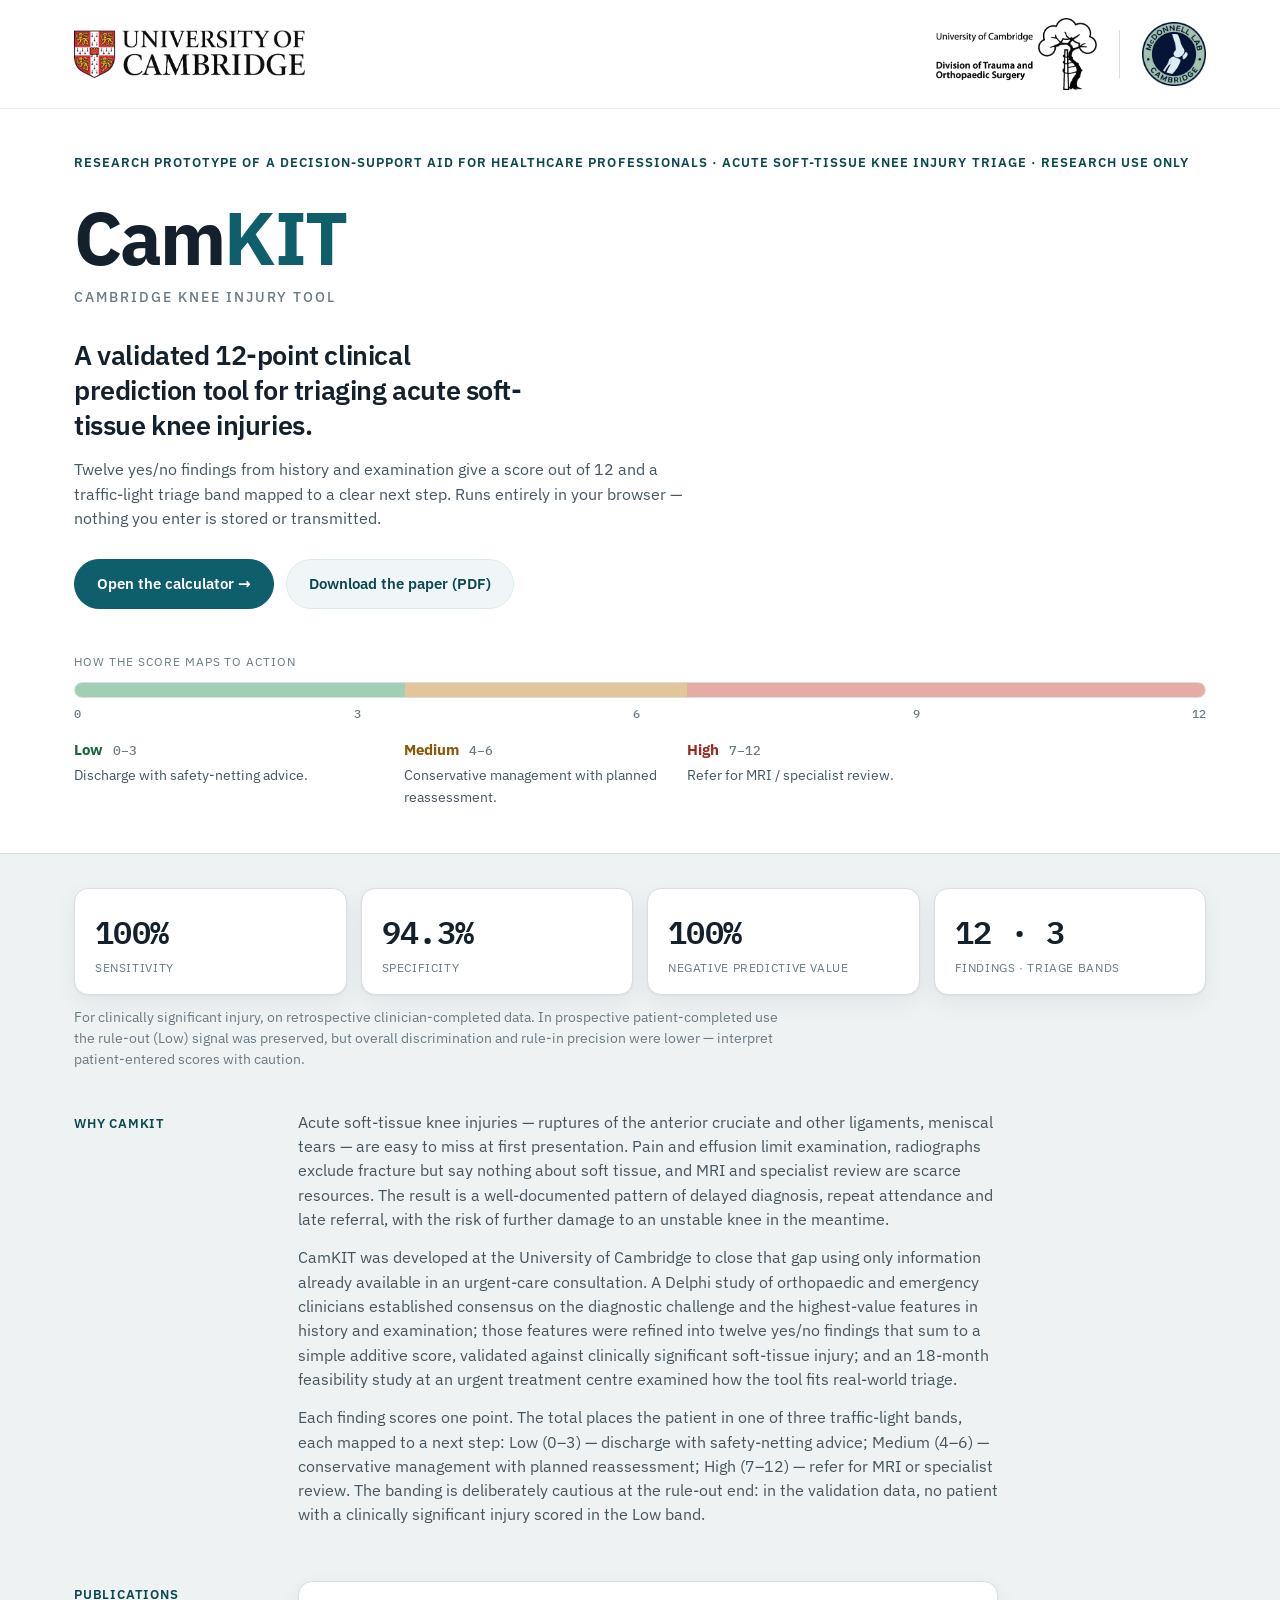
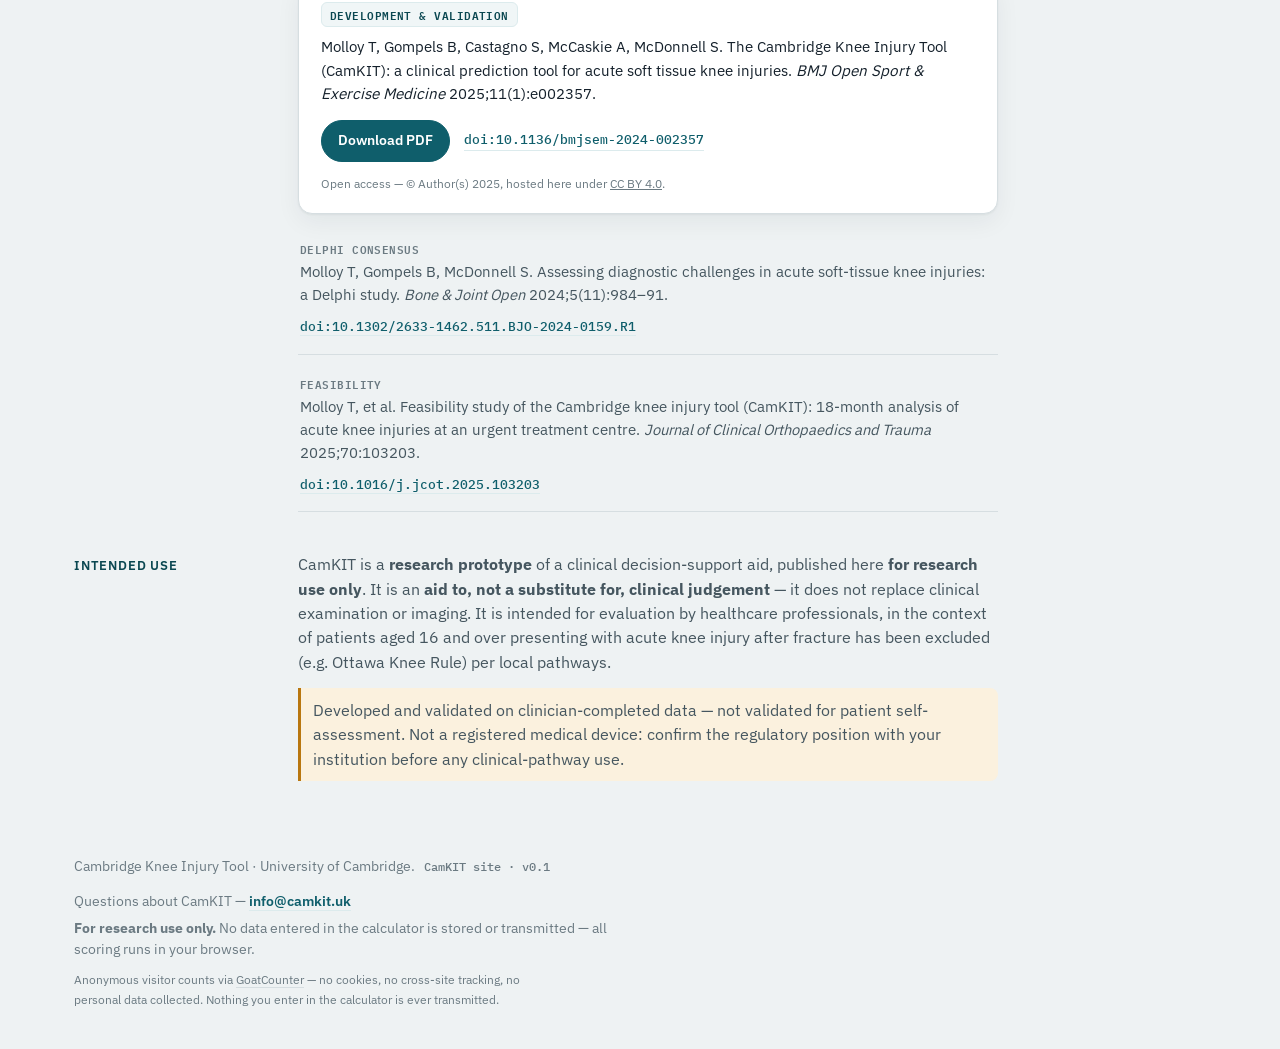
==== commit b92afbf5: "Paper: ship the corrected PDF — five authors, CC BY 4.0" ====
--- a/public/index.html
+++ b/public/index.html
@@ -162,7 +162,7 @@
           </div>
           <p class="pub__licence">
             Open access — © Author(s) 2025, hosted here under
-            <a href="https://creativecommons.org/licenses/by-nc/4.0/" target="_blank" rel="noopener noreferrer">CC BY-NC 4.0</a>.
+            <a href="https://creativecommons.org/licenses/by/4.0/" target="_blank" rel="noopener noreferrer">CC BY 4.0</a>.
           </p>
         </article>
 
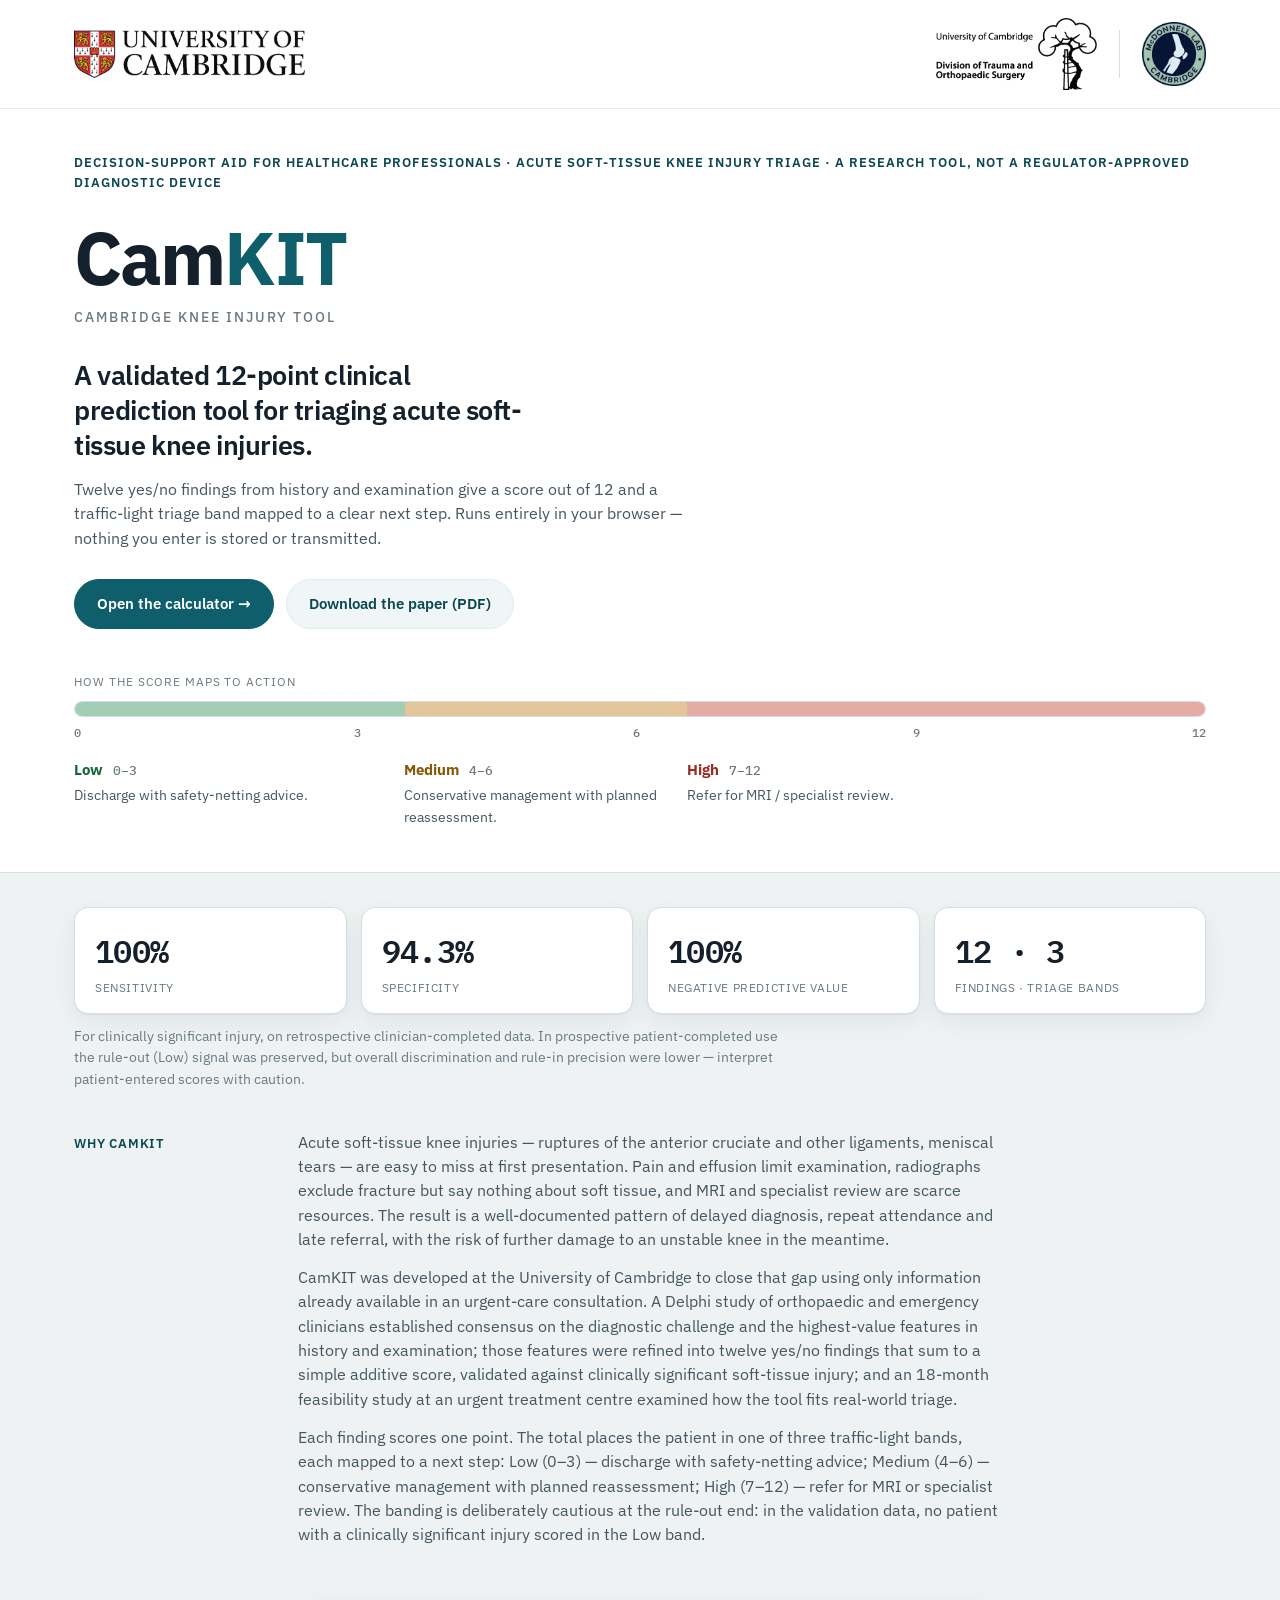
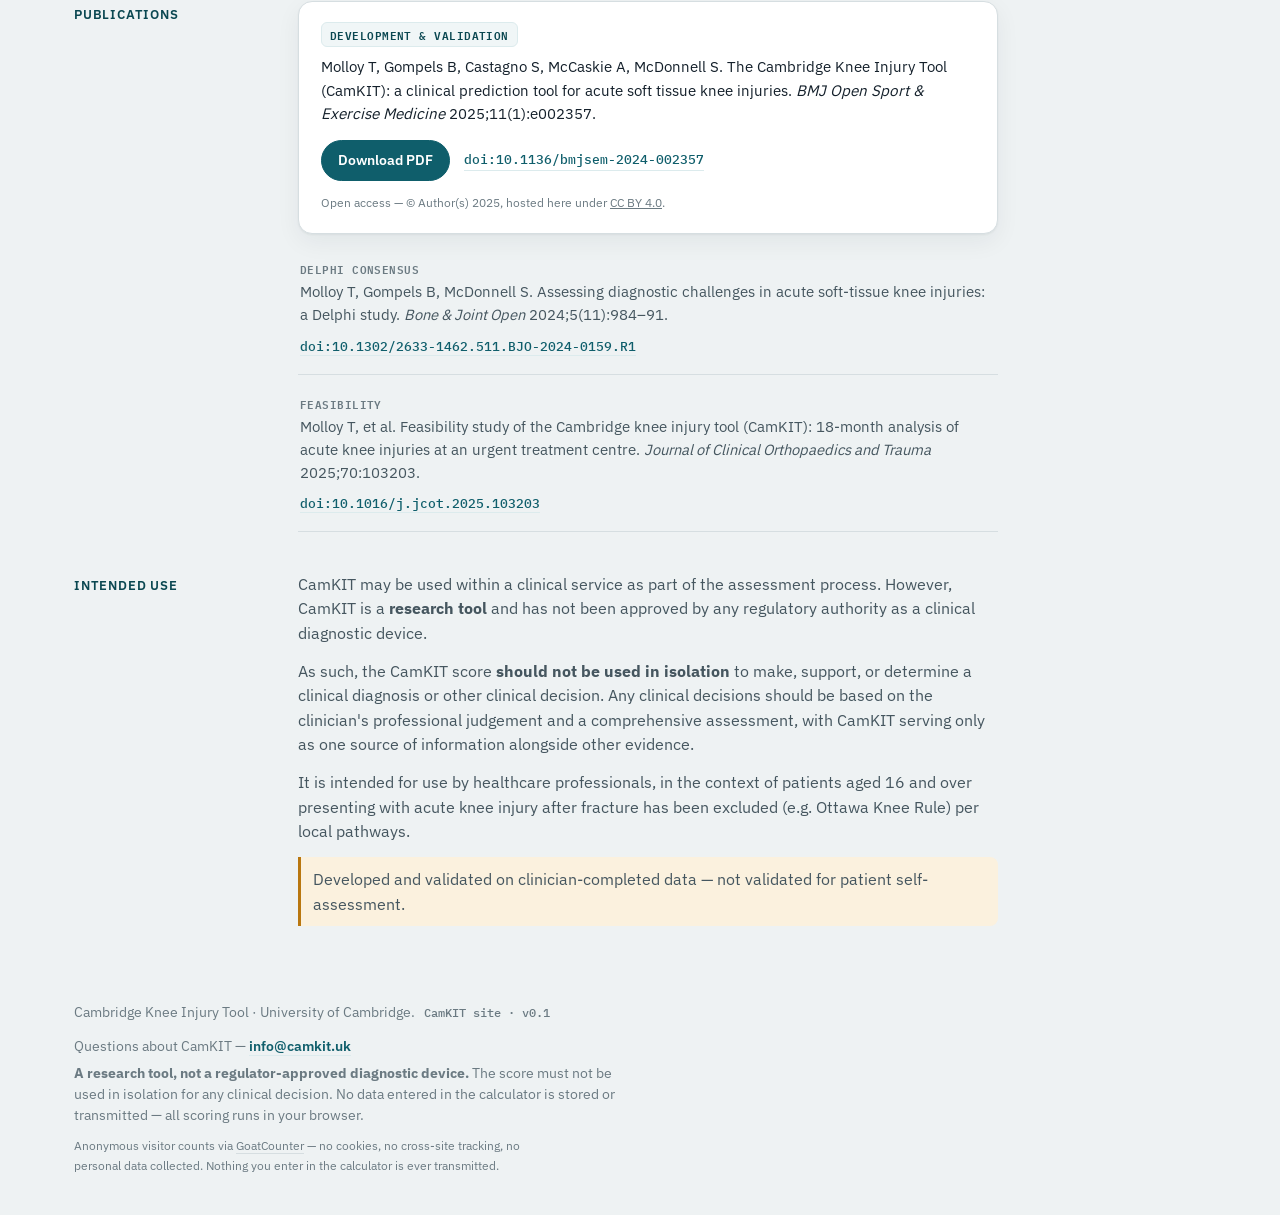
==== commit 1e0719b0: "Updated disclaimer" ====
--- a/public/index.html
+++ b/public/index.html
@@ -4,7 +4,7 @@
   <meta charset="utf-8" />
   <meta name="viewport" content="width=device-width, initial-scale=1" />
   <title>CamKIT — Cambridge Knee Injury Tool</title>
-  <meta name="description" content="The Cambridge Knee Injury Tool (CamKIT): a research prototype of a 12-point clinical prediction tool that triages acute soft-tissue knee injuries into three traffic-light bands. For research use only. Background, evidence, publications and the online calculator." />
+  <meta name="description" content="The Cambridge Knee Injury Tool (CamKIT): a 12-point clinical prediction tool that triages acute soft-tissue knee injuries into three traffic-light bands. A research tool, not a regulator-approved diagnostic device — never to be used in isolation for a clinical decision. Background, evidence, publications and the online calculator." />
   <meta name="color-scheme" content="light" />
 
   <!-- The site answers on both camkit.uk and www.camkit.uk (two Custom Domains
@@ -49,7 +49,7 @@
 
   <header class="hero">
     <div class="hero__inner">
-      <p class="hero__eyebrow">Research prototype of a decision-support aid for healthcare professionals · acute soft-tissue knee injury triage · research use only</p>
+      <p class="hero__eyebrow">Decision-support aid for healthcare professionals · acute soft-tissue knee injury triage · a research tool, not a regulator-approved diagnostic device</p>
 
       <h1 class="hero__title">
         <span class="wordmark"><span class="wordmark__cam">Cam</span><span class="wordmark__kit">KIT</span></span>
@@ -193,17 +193,25 @@
       <h2 id="use-heading" class="section__label">Intended use</h2>
       <div class="section__body">
         <p>
-          CamKIT is a <strong>research prototype</strong> of a clinical decision-support aid,
-          published here <strong>for research use only</strong>. It is an
-          <strong>aid to, not a substitute for, clinical judgement</strong> — it does not
-          replace clinical examination or imaging. It is intended for evaluation by healthcare
-          professionals, in the context of patients aged 16 and over presenting with acute knee
-          injury after fracture has been excluded (e.g. Ottawa Knee Rule) per local pathways.
+          CamKIT may be used within a clinical service as part of the assessment process.
+          However, CamKIT is a <strong>research tool</strong> and has not been approved by any
+          regulatory authority as a clinical diagnostic device.
+        </p>
+        <p>
+          As such, the CamKIT score <strong>should not be used in isolation</strong> to make,
+          support, or determine a clinical diagnosis or other clinical decision. Any clinical
+          decisions should be based on the clinician's professional judgement and a comprehensive
+          assessment, with CamKIT serving only as one source of information alongside other
+          evidence.
+        </p>
+        <p>
+          It is intended for use by healthcare professionals, in the context of patients aged 16
+          and over presenting with acute knee injury after fracture has been excluded
+          (e.g. Ottawa Knee Rule) per local pathways.
         </p>
         <p class="flag">
           Developed and validated on clinician-completed data — not validated for patient
-          self-assessment. Not a registered medical device: confirm the regulatory position
-          with your institution before any clinical-pathway use.
+          self-assessment.
         </p>
       </div>
     </section>
@@ -217,7 +225,8 @@
       Questions about CamKIT — <a href="mailto:info@camkit.uk">info@camkit.uk</a>
     </p>
     <p class="footer__disclaimer">
-      <strong>For research use only.</strong> No data entered in the
+      <strong>A research tool, not a regulator-approved diagnostic device.</strong>
+      The score must not be used in isolation for any clinical decision. No data entered in the
       calculator is stored or transmitted — all scoring runs in your browser.
     </p>
     <p class="footer__privacy">
